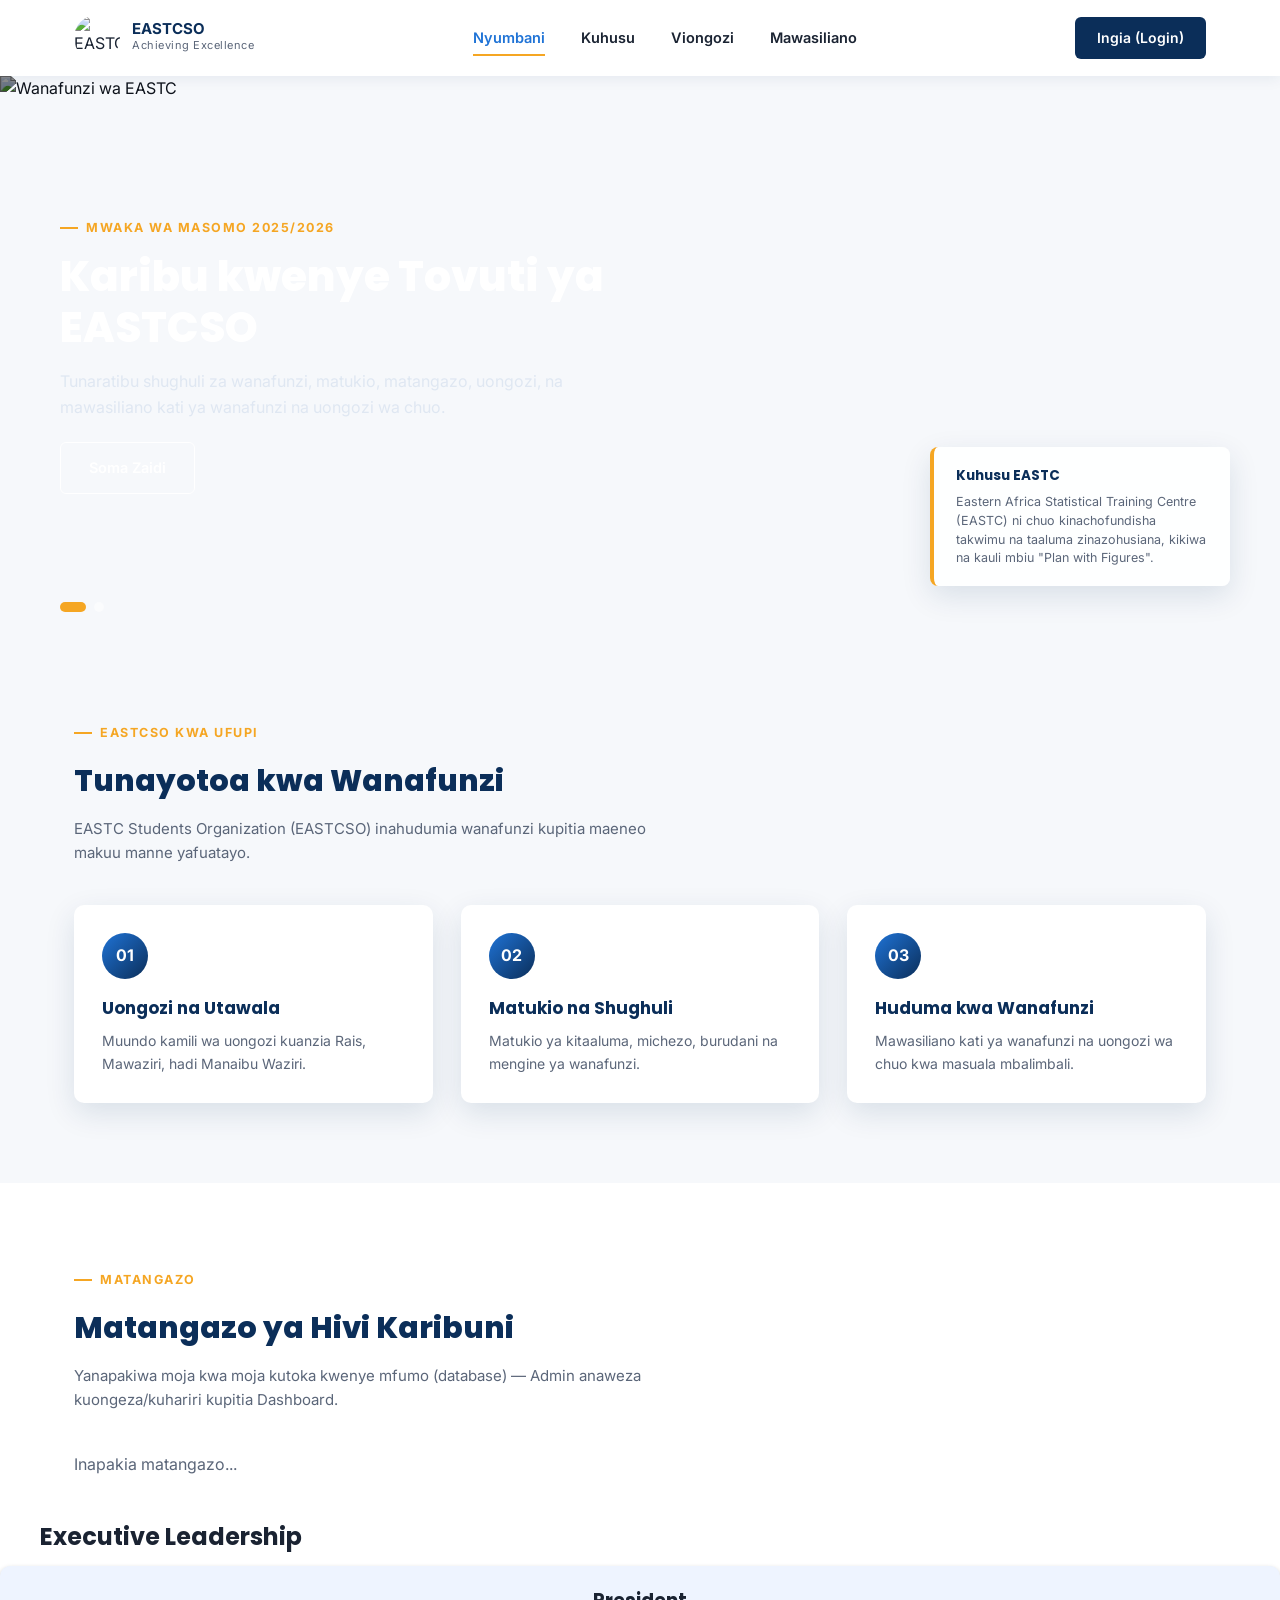
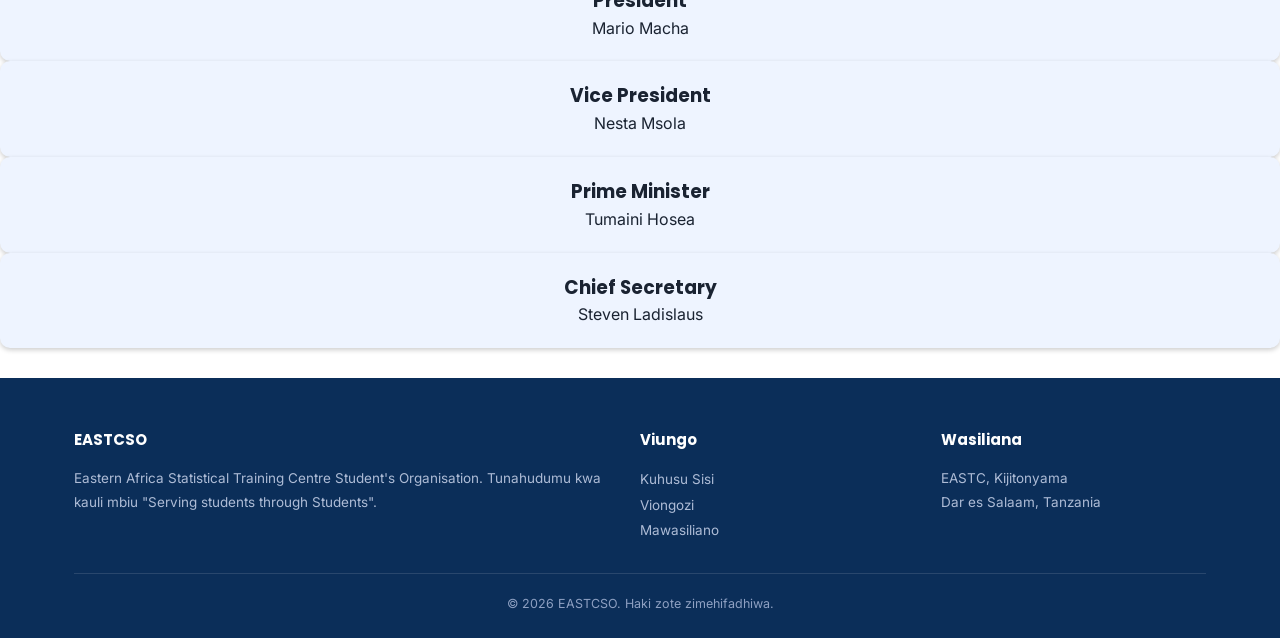
==== index.html @ 8a3d7313 "Add files via upload" ====
<!DOCTYPE html>
<html lang="sw">
<head>
<meta charset="UTF-8">
<meta name="viewport" content="width=device-width, initial-scale=1.0">
<title>EASTCSO | Nyumbani</title>
<link rel="stylesheet" href="style.css">
</head>
<body>

<header>
  <div class="nav-wrap">
    <div class="logo-group">
      <img src="images/eastcso-logo.jpg" alt="EASTC Logo">
      <div class="logo-text">
        <div class="t1">EASTCSO</div>
        <div class="t2">Achieving Excellence</div>
      </div>
    </div>

    <nav class="nav-desktop">
      <a href="index.html" class="active" target="_self">Nyumbani</a>
      <a href="about.html" target="_self">Kuhusu</a>
      <a href="leaders.html" target="_self">Viongozi</a>
      <a href="contact.html" target="_self">Mawasiliano</a>
    </nav>

    <div class="nav-right">
      <a href="login.html" class="nav-login-btn" target="_self">Ingia (Login)</a>
      <button class="hamburger" aria-label="Fungua menu">
        <span></span><span></span><span></span>
      </button>
    </div>
  </div>

  <nav class="nav-mobile">
    <a href="index.html" class="active" target="_self">Nyumbani</a>
    <a href="about.html" target="_self">Kuhusu</a>
    <a href="leaders.html" target="_self">Viongozi</a>
    <a href="contact.html" target="_self">Mawasiliano</a>
    <a href="login.html" class="nav-login-btn" target="_self">Ingia (Login)</a>
  </nav>
</header>

<!-- HERO CAROUSEL -->
<section class="hero">
  <div class="hero-slide active"><img src="images/group2.jpg" alt="Wanafunzi wa EASTC"></div>
  <div class="hero-slide"><img src="images/group1.jpg" alt="Uongozi wa EASTCSO"></div>

  <div class="hero-overlay">
    <div class="eyebrow">Mwaka wa Masomo 2025/2026</div>
    <h1>Karibu kwenye Tovuti ya EASTCSO</h1>
    <p>Tunaratibu shughuli za wanafunzi, matukio, matangazo, uongozi, na mawasiliano kati ya wanafunzi na uongozi wa chuo.</p>
    <div style="margin-top:22px;">
      <a href="about.html" class="btn btn-outline" target="_self">Soma Zaidi</a>
    </div>
  </div>

  <div class="hero-dots">
    <span class="active"></span>
    <span></span>
  </div>

  <div class="about-corner">
    <h4>Kuhusu EASTC</h4>
    <p>Eastern Africa Statistical Training Centre (EASTC) ni chuo kinachofundisha takwimu na taaluma zinazohusiana, kikiwa na kauli mbiu "Plan with Figures".</p>
  </div>
</section>

<!-- QUICK INFO CARDS -->
<section class="section">
  <div class="container">
    <div class="eyebrow">EASTCSO kwa Ufupi</div>
    <h2 class="section-title">Tunayotoa kwa Wanafunzi</h2>
    <p class="section-sub">EASTC Students Organization (EASTCSO) inahudumia wanafunzi kupitia maeneo makuu manne yafuatayo.</p>

    <div class="grid-3">
      <div class="card">
        <div class="icon-circle">01</div>
        <h3>Uongozi na Utawala</h3>
        <p>Muundo kamili wa uongozi kuanzia Rais, Mawaziri, hadi Manaibu Waziri.</p>
      </div>
      <div class="card">
        <div class="icon-circle">02</div>
        <h3>Matukio na Shughuli</h3>
        <p>Matukio ya kitaaluma, michezo, burudani na mengine ya wanafunzi.</p>
      </div>
      <div class="card">
        <div class="icon-circle">03</div>
        <h3>Huduma kwa Wanafunzi</h3>
        <p>Mawasiliano kati ya wanafunzi na uongozi wa chuo kwa masuala mbalimbali.</p>
      </div>
    </div>
  </div>
</section>

<!-- ANNOUNCEMENTS (live from database via PHP) -->
<section class="section" style="background:var(--white);">
  <div class="container">
    <div class="eyebrow">Matangazo</div>
    <h2 class="section-title">Matangazo ya Hivi Karibuni</h2>
    <p class="section-sub">Yanapakiwa moja kwa moja kutoka kwenye mfumo (database) — Admin anaweza kuongeza/kuhariri kupitia Dashboard.</p>
    <div id="announcements-list">
      <p style="color:var(--grey);">Inapakia matangazo...</p>
    </div>
  </div>
  <h2 style="position: relative; left:40px; top:40px;">Executive Leadership</h2>

                <div class="leaders1" style="position: relative; top:50px;">

                    <div class="card1">
                        <h3>President</h3>
                        <p>Mario Macha</p>
                    </div>

                    <div class="card1">
                        <h3>Vice President</h3>
                        <p>Nesta Msola</p>
                    </div>

                    <div class="card1">
                        <h3>Prime Minister</h3>
                        <p>Tumaini Hosea</p>
                    </div>

                    <div class="card1">
                        <h3>Chief Secretary</h3>
                        <p>Steven Ladislaus</p>
                    </div>

                </div>
</section>

<footer>
  <div class="container">
    <div class="footer-grid">
      <div>
        <h4>EASTCSO</h4>
        <p>Eastern Africa Statistical Training Centre Student's Organisation. Tunahudumu kwa kauli mbiu "Serving students through Students".</p>
      </div>
      <div>
        <h4>Viungo</h4>
        <a href="about.html" target="_self">Kuhusu Sisi</a><br>
        <a href="leaders.html" target="_self">Viongozi</a><br>
        <a href="contact.html" target="_self">Mawasiliano</a>
      </div>
      <div>
        <h4>Wasiliana</h4>
        <p>EASTC, Kijitonyama<br>Dar es Salaam, Tanzania</p>
      </div>
    </div>
    <div class="footer-bottom">&copy; 2026 EASTCSO. Haki zote zimehifadhiwa.</div>
  </div>
</footer>

<script src="js/main.js"></script>
</body>
</html>
---- style.css ----
/* =========================================================
   EASTCSO STUDENT PORTAL — MAIN STYLESHEET
   ========================================================= */
@import url('https://fonts.googleapis.com/css2?family=Poppins:wght@500;600;700;800&family=Inter:wght@400;500;600&display=swap');

:root{
  --blue-deep:#0b2e59;
  --blue:#13468f;
  --blue-bright:#1f73d6;
  --gold:#f5a623;
  --ink:#1a2332;
  --grey:#5b6679;
  --bg:#f6f8fb;
  --white:#ffffff;
  --radius:10px;
  --shadow:0 10px 30px rgba(11,46,89,0.12);
  --maxw:1180px;
}

*{margin:0;padding:0;box-sizing:border-box;}
html{scroll-behavior:smooth;}
body{
  font-family:'Inter',sans-serif;
  color:var(--ink);
  background:var(--bg);
  line-height:1.6;
}
h1,h2,h3,h4{font-family:'Poppins',sans-serif;}
a{text-decoration:none;color:inherit;}
img{max-width:100%;display:block;}
ul{list-style:none;}
.container{max-width:var(--maxw);margin:0 auto;padding:0 24px;}
.section{padding:80px 0;}
.eyebrow{
  display:inline-flex;align-items:center;gap:8px;
  font-size:12.5px;letter-spacing:1.5px;text-transform:uppercase;
  color:var(--gold);font-weight:700;margin-bottom:14px;
}
.eyebrow::before{content:'';width:18px;height:2px;background:var(--gold);}
.btn{
  display:inline-block;padding:13px 28px;border-radius:6px;
  font-weight:600;font-size:14.5px;border:none;cursor:pointer;
  transition:transform .2s ease, box-shadow .2s ease;
}
.btn-primary{background:var(--gold);color:var(--blue-deep);}
.btn-primary:hover{transform:translateY(-2px);box-shadow:0 8px 18px rgba(245,166,35,0.4);}
.btn-outline{background:transparent;border:1.5px solid var(--white);color:var(--white);}
.btn-outline:hover{background:rgba(255,255,255,0.12);}

/* ============ HEADER / DESKTOP NAV ============ */
header{
  position:sticky;top:0;left:0;width:100%;z-index:1000;
  background:var(--white);
  box-shadow:0 2px 14px rgba(11,46,89,0.08);
}
.nav-wrap{
  max-width:var(--maxw);margin:0 auto;padding:0 24px;
  height:76px;display:flex;align-items:center;justify-content:space-between;
}
.logo-group{display:flex;align-items:center;gap:12px;}
.logo-group img{height:46px;width:46px;border-radius:50%;object-fit:cover;}
.logo-text .t1{font-size:15px;font-weight:700;color:var(--blue-deep);line-height:1.1;}
.logo-text .t2{font-size:11px;color:var(--grey);letter-spacing:0.5px;}

/* Desktop nav: centered links */
.nav-desktop{
  display:flex;align-items:center;gap:36px;
}
.nav-desktop a{
  font-size:14.5px;font-weight:600;color:var(--ink);
  position:relative;padding:6px 0;
}
.nav-desktop a::after{
  content:'';position:absolute;left:0;bottom:0;width:0%;height:2px;
  background:var(--gold);transition:width .25s ease;
}
.nav-desktop a:hover::after,
.nav-desktop a.active::after{width:100%;}
.nav-desktop a.active{color:var(--blue-bright);}

.nav-right{display:flex;align-items:center;gap:16px;}
.nav-login-btn{
  background:var(--blue-deep);color:var(--white);
  padding:10px 22px;border-radius:6px;font-size:14px;font-weight:600;
}
.nav-login-btn:hover{background:var(--blue-bright);}

/* Hamburger (hidden on desktop) */
.hamburger{
  display:none;flex-direction:column;gap:5px;cursor:pointer;
  width:30px;background:none;border:none;
}
.hamburger span{width:100%;height:2.5px;background:var(--blue-deep);border-radius:2px;transition:.3s;}

/* ============ MOBILE NAV (different position than desktop) ============ */
.nav-mobile{
  display:none;
  position:fixed;top:76px;right:0;
  width:78%;max-width:320px;height:calc(100vh - 76px);
  background:var(--blue-deep);
  transform:translateX(100%);
  transition:transform .35s ease;
  z-index:999;
  padding:30px 28px;
}
.nav-mobile.open{transform:translateX(0);}
.nav-mobile a{
  display:block;color:var(--white);font-size:17px;font-weight:600;
  padding:16px 0;border-bottom:1px solid rgba(255,255,255,0.12);
}
.nav-mobile a.active{color:var(--gold);}
.nav-mobile .nav-login-btn{
  margin-top:24px;display:inline-block;text-align:center;width:100%;
}

@media (max-width:900px){
  .nav-desktop{display:none;}
  .nav-right .nav-login-btn{display:none;}
  .hamburger{display:flex;}
  .nav-mobile{display:block;}
}

/* ============ HERO CAROUSEL (home) ============ */
.hero{
  position:relative;height:560px;overflow:hidden;
}
.hero-slide{
  position:absolute;inset:0;
  opacity:0;transition:opacity 1s ease;
}
.hero-slide.active{opacity:1;}
.hero-slide img{
  width:100%;height:100%;object-fit:cover;
  filter:brightness(0.55);
}
.hero-overlay{
  position:absolute;inset:0;
  display:flex;flex-direction:column;justify-content:center;
  padding:0 60px;
  max-width:680px;
}
.hero-overlay h1{
  color:var(--white);font-size:42px;font-weight:800;line-height:1.2;margin-bottom:16px;
}
.hero-overlay p{color:#dfe7f2;font-size:16px;max-width:540px;}
.hero-dots{
  position:absolute;bottom:24px;left:60px;display:flex;gap:8px;
}
.hero-dots span{
  width:10px;height:10px;border-radius:50%;background:rgba(255,255,255,0.5);
  cursor:pointer;transition:.2s;
}
.hero-dots span.active{background:var(--gold);width:26px;border-radius:5px;}

/* ============ ABOUT SNIPPET CARD (corner text about EASTC) ============ */
.about-corner{
  position:absolute;right:50px;bottom:50px;
  background:rgba(255,255,255,0.95);
  border-left:4px solid var(--gold);
  padding:18px 22px;border-radius:8px;
  max-width:300px;box-shadow:var(--shadow);
}
.about-corner h4{font-size:13.5px;color:var(--blue-deep);margin-bottom:6px;}
.about-corner p{font-size:12.5px;color:var(--grey);line-height:1.5;}

@media (max-width:900px){
  .hero{height:460px;}
  .hero-overlay{padding:0 24px;}
  .hero-overlay h1{font-size:28px;}
  .about-corner{display:none;}
  .hero-dots{left:24px;}
}

/* ============ GENERIC GRID / CARDS ============ */
.grid-3{display:grid;grid-template-columns:repeat(3,1fr);gap:28px;}
.grid-2{display:grid;grid-template-columns:1fr 1fr;gap:40px;align-items:center;}
@media (max-width:900px){
  .grid-3{grid-template-columns:1fr;}
  .grid-2{grid-template-columns:1fr;}
}

.card{
  background:var(--white);border-radius:var(--radius);
  padding:28px;box-shadow:var(--shadow);
  transition:transform .25s ease;
}
.card:hover{transform:translateY(-6px);}
.card .icon-circle{
  width:46px;height:46px;border-radius:50%;
  background:linear-gradient(135deg,var(--blue-bright),var(--blue-deep));
  display:flex;align-items:center;justify-content:center;
  color:var(--white);font-weight:700;margin-bottom:16px;
}
.card h3{font-size:17px;margin-bottom:8px;color:var(--blue-deep);}
.card p{font-size:14px;color:var(--grey);}

.section-title{font-size:30px;font-weight:800;color:var(--blue-deep);margin-bottom:12px;}
.section-sub{color:var(--grey);max-width:600px;margin-bottom:40px;font-size:15px;}

/* ============ LEADERSHIP ORG SECTION ============ */
.leader-card{
  background:var(--white);border-radius:var(--radius);
  text-align:center;padding:22px 14px;box-shadow:var(--shadow);
}
.leader-card img{
  width:78px;height:78px;border-radius:50%;object-fit:cover;
  margin:0 auto 12px;border:3px solid var(--gold);
}
.leader-card .role{font-size:11.5px;text-transform:uppercase;color:var(--gold);font-weight:700;letter-spacing:0.5px;}
.leader-card .name{font-size:14.5px;font-weight:700;color:var(--blue-deep);margin:4px 0;}
.leader-card .phone{font-size:12.5px;color:var(--grey);}
.chart-img-wrap{
  background:var(--white);border-radius:var(--radius);padding:14px;box-shadow:var(--shadow);
  overflow-x:auto;
}

/* ============ FOOTER ============ */
footer{
  background:var(--blue-deep);color:#cdd9ec;padding:50px 0 24px;
}
.footer-grid{display:grid;grid-template-columns:2fr 1fr 1fr;gap:36px;margin-bottom:30px;}
.footer-grid h4{color:var(--white);font-size:15px;margin-bottom:14px;}
.footer-grid p,.footer-grid a{font-size:13.5px;color:#aebcd6;line-height:1.8;}
.footer-grid a:hover{color:var(--gold);}
.footer-bottom{
  border-top:1px solid rgba(255,255,255,0.12);padding-top:20px;
  text-align:center;font-size:12.5px;color:#8ea0c2;
}
@media (max-width:900px){.footer-grid{grid-template-columns:1fr;}}

/* ============ FORMS (login / contact) ============ */
.form-card{
  background:var(--white);border-radius:var(--radius);box-shadow:var(--shadow);
  padding:40px;max-width:440px;margin:0 auto;
}
.form-card h2{color:var(--blue-deep);margin-bottom:8px;}
.form-card p.lead{color:var(--grey);font-size:14px;margin-bottom:26px;}
.field{margin-bottom:18px;}
.field label{display:block;font-size:13.5px;font-weight:600;margin-bottom:6px;color:var(--ink);}
.field input,.field textarea{
  width:100%;padding:12px 14px;border:1.5px solid #dbe3ef;border-radius:7px;
  font-size:14.5px;font-family:'Inter',sans-serif;
}
.field input:focus,.field textarea:focus{outline:none;border-color:var(--blue-bright);}
.form-msg{font-size:13.5px;margin-bottom:14px;padding:10px 14px;border-radius:6px;display:none;}
.form-msg.error{background:#fdeaea;color:#c0392b;display:block;}
.form-msg.success{background:#e7f7ec;color:#1d8a4a;display:block;}
.full-btn{width:100%;text-align:center;}
//LEADERSHIP
.leaders1{
display:grid;
grid-template-columns:repeat(auto-fit,minmax(200px,1fr));
gap:15px;
}

.card1{
background:#eef4ff;
padding:20px;
text-align:center;
border-radius:10px;
box-shadow:0 2px 5px rgba(0,0,0,.2);
}
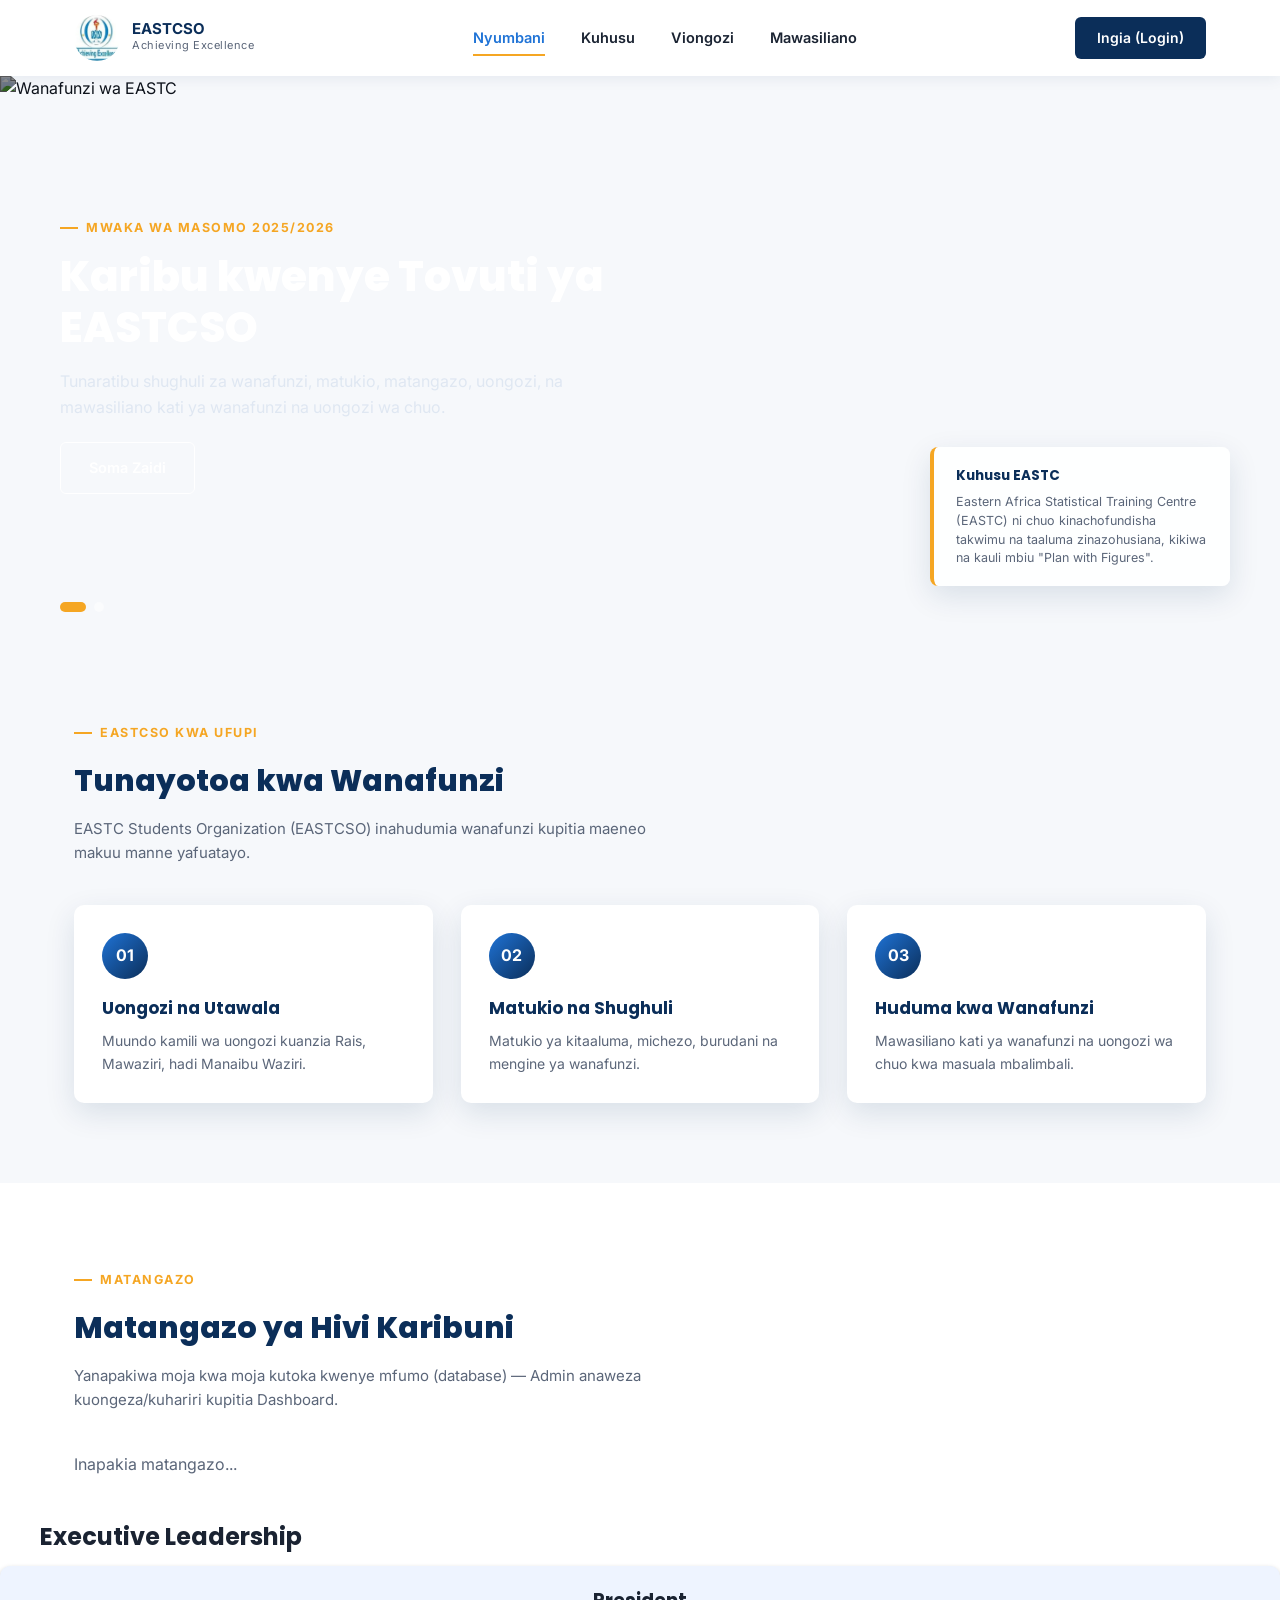
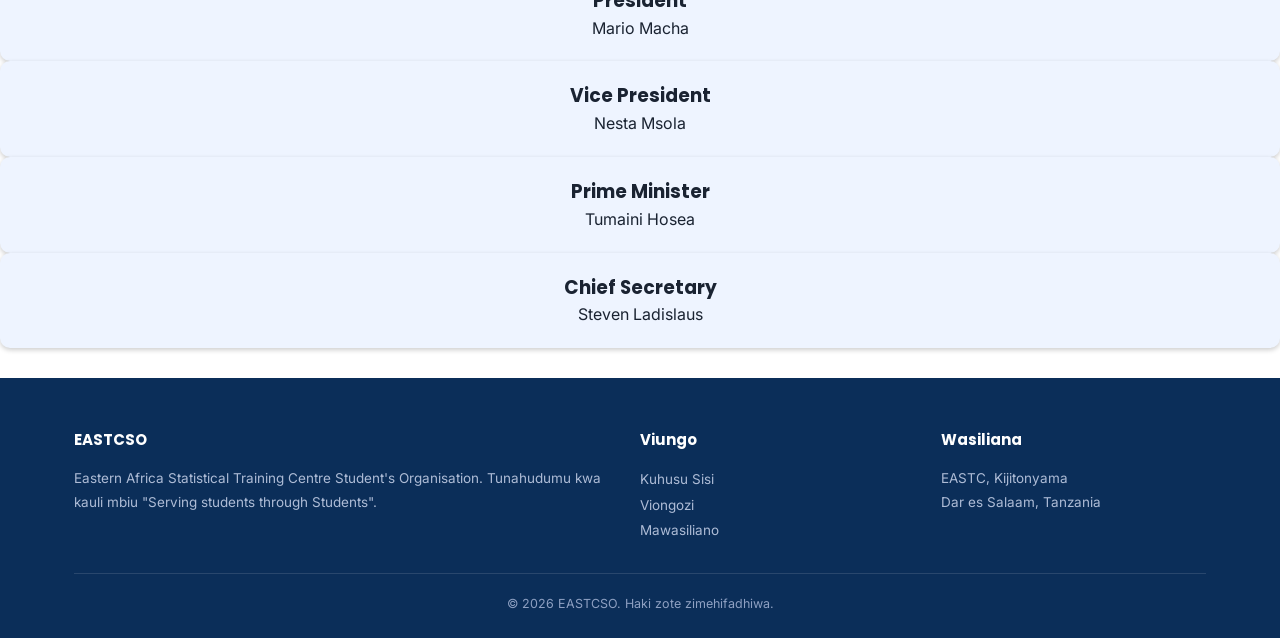
==== commit 7244361c: "Update index.html" ====
--- a/index.html
+++ b/index.html
@@ -11,7 +11,7 @@
 <header>
   <div class="nav-wrap">
     <div class="logo-group">
-      <img src="images/eastcso-logo.jpg" alt="EASTC Logo">
+      <img src="eastcso-logo.jpg" alt="EASTC Logo">
       <div class="logo-text">
         <div class="t1">EASTCSO</div>
         <div class="t2">Achieving Excellence</div>
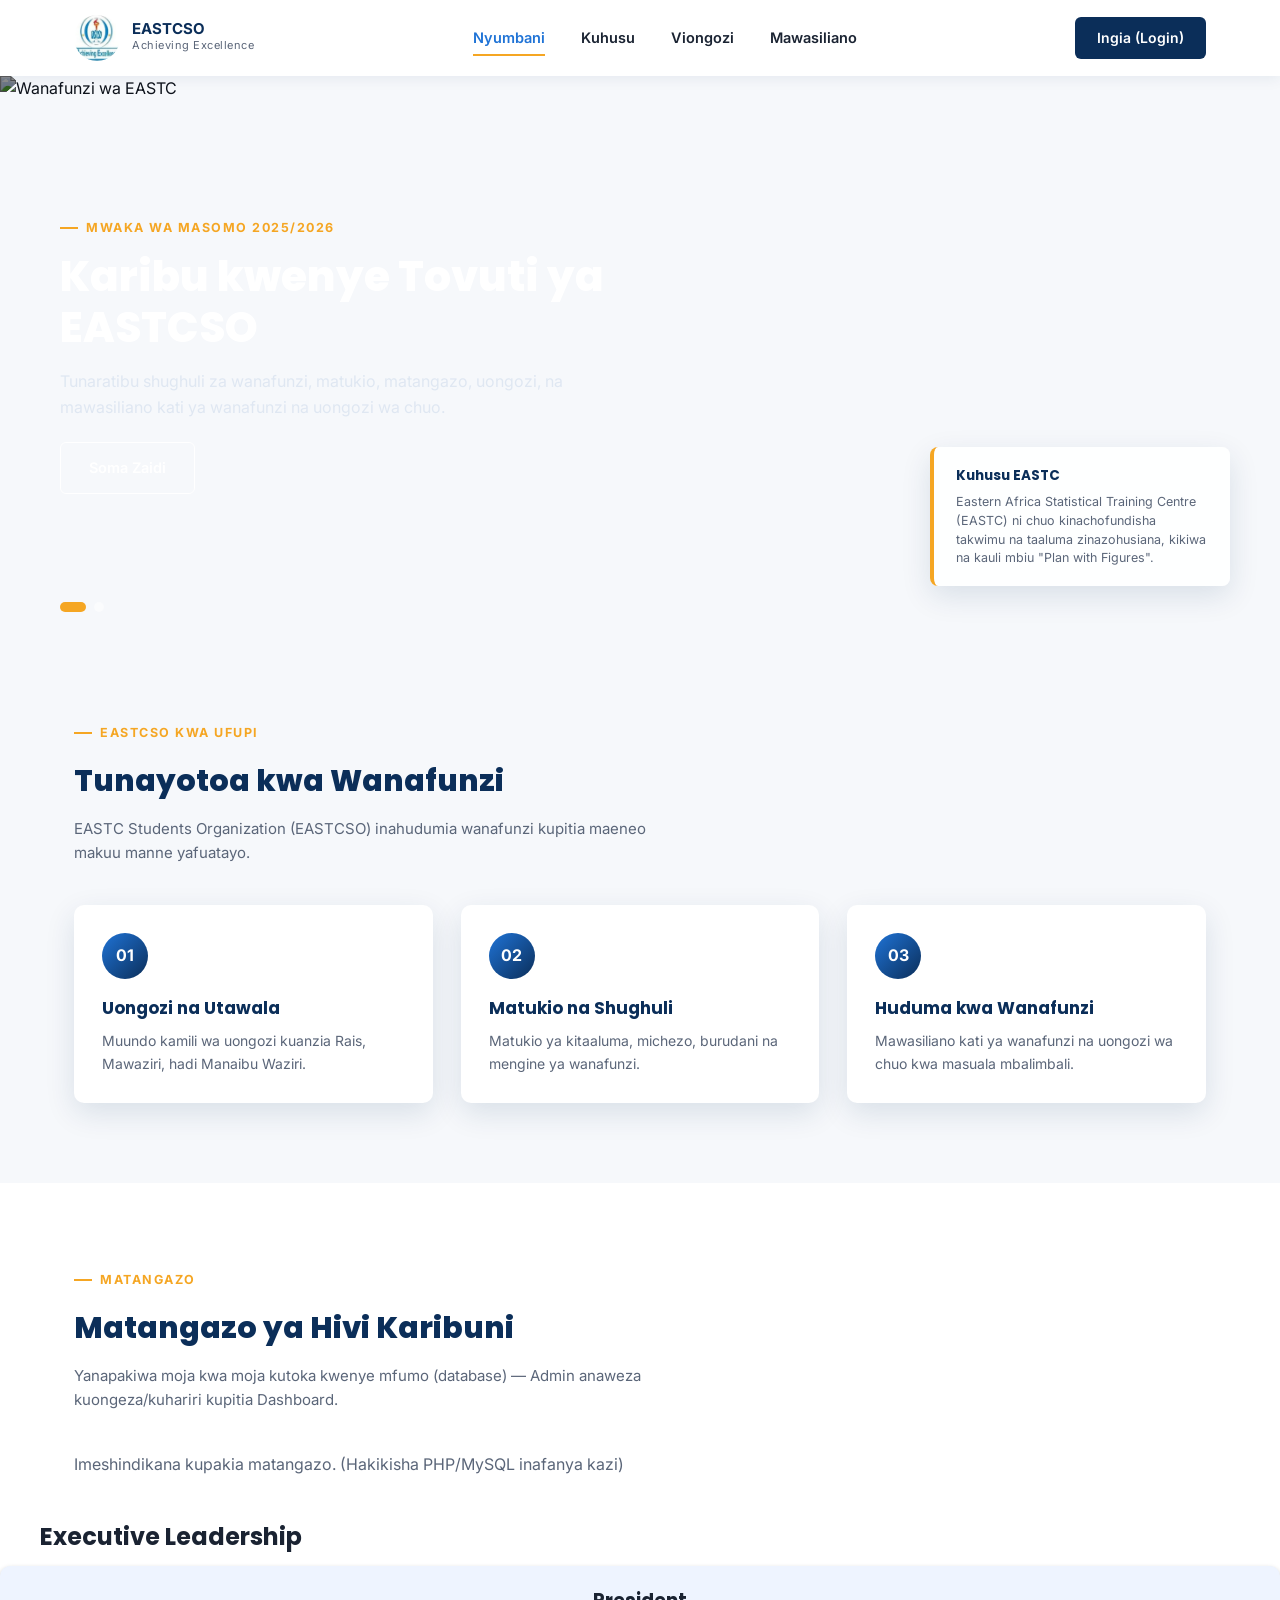
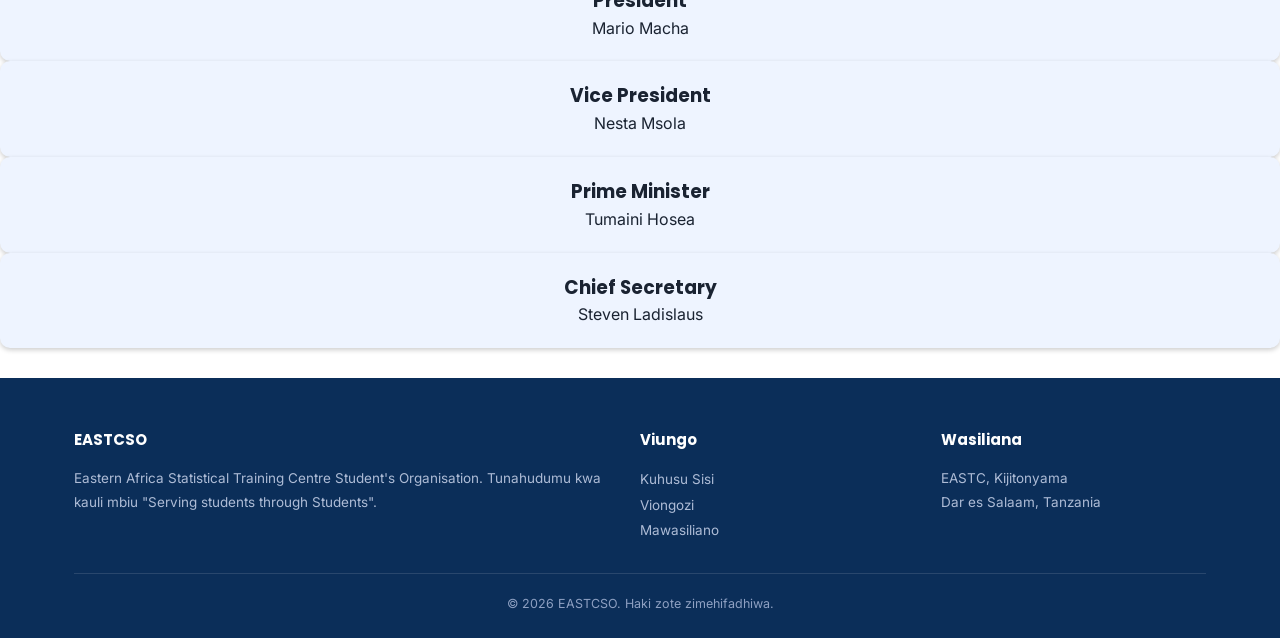
==== commit db999567: "Update index.html" ====
--- a/index.html
+++ b/index.html
@@ -153,6 +153,6 @@
   </div>
 </footer>
 
-<script src="js/main.js"></script>
+<script src="main.js"></script>
 </body>
 </html>
